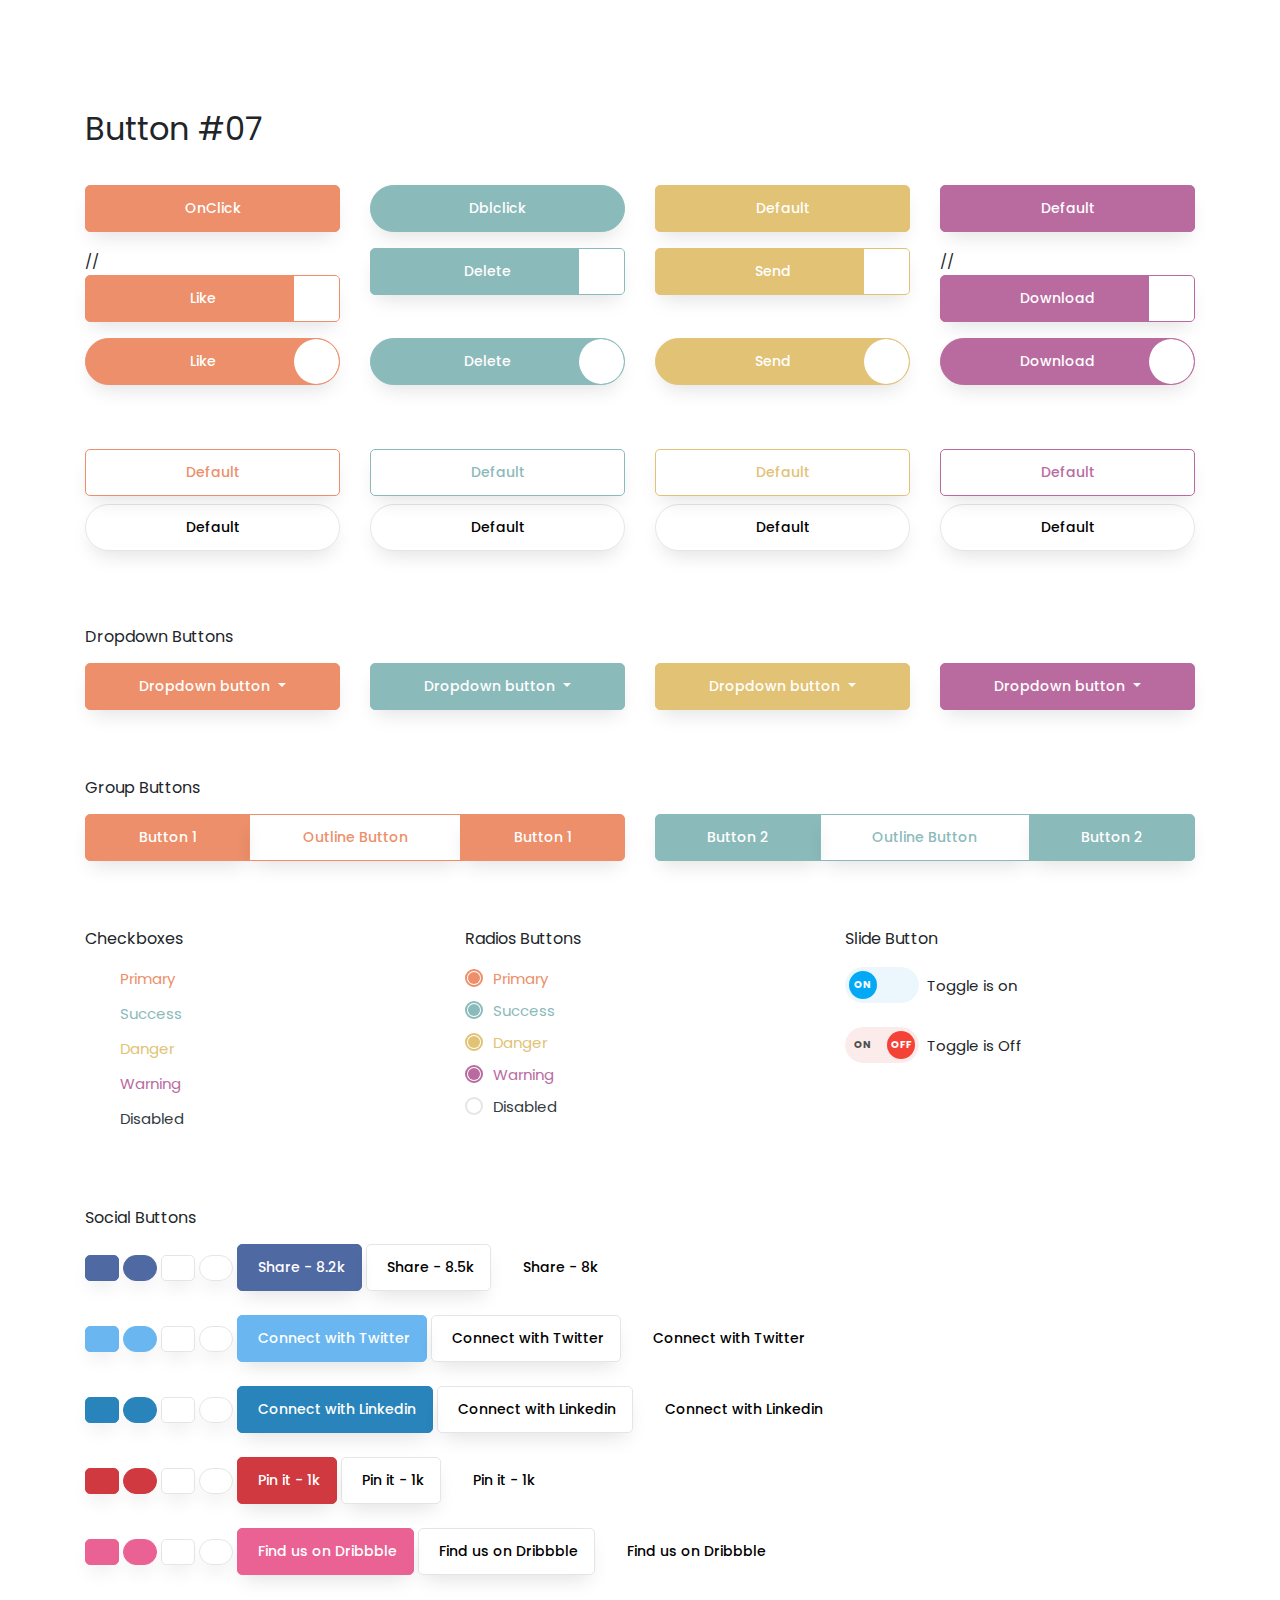
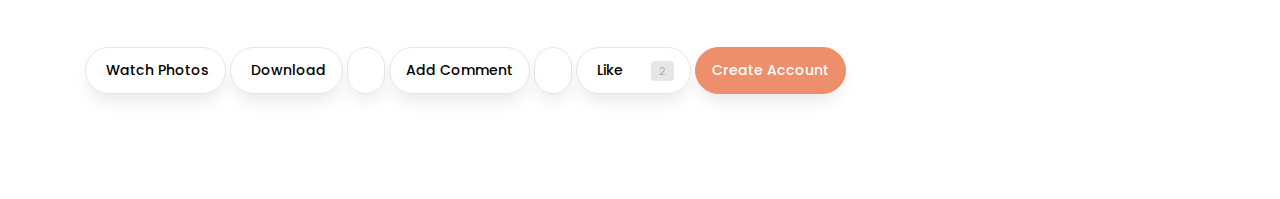
==== index.html @ bc6768ad "Please" ====
<!DOCTYPE html>
<html lang="en">
<head>
<title>Button 07</title>
<meta charset="utf-8">
<meta name="viewport" content="width=device-width, initial-scale=1, shrink-to-fit=no">
<link href="https://fonts.googleapis.com/css?family=Poppins:300,400,500,600,700,800,900" rel="stylesheet">
<link rel="stylesheet" href="style.css">
</head>
<body>
<section class="ftco-section" id="buttons">
<div class="container">
<div class="row mb-4">
<div class="col-md-12">
<h2 class="heading-section"> Button #07</h2>
</div>
</div>
<div class="row mb-5">
<div class="col-md-12 mb-3">
<div class="row">
<div class="col-md-3">
<button id="click" type="button" class="btn mb-2 mb-md-0 btn-primary btn-block">OnClick
</button>
</div>
<div class="col-md-3">
<button id='dblclick' type="button" class="btn mb-2 mb-md-0 btn-secondary btn-block btn-round">Dblclick
</button>
</div>
<div class="col-md-3">
<button id="onmouseover" type="button" class="btn mb-2 mb-md-0 btn-tertiary btn-block">Default
</button>
</div>
<div class="col-md-3">
<button id="onmouseup" type="button" class="btn mb-2 mb-md-0 btn-quarternary btn-block">Default
</button>
</div>
</div>
</div>
<div class="col-md-12 mb-3">
<div class="row">
<div class="col-md-3">
//<button type="button" class="btn mb-2 mb-md-0 btn-primary btn-block"><span>Like</span>
<div class="icon d-flex align-items-center justify-content-center">
<i class="ion-ios-heart"></i>
</div>
</button>
</div>
<div class="col-md-3">
<button type="button" class="btn mb-2 mb-md-0 btn-secondary btn-block"><span>Delete</span>
<div class="icon d-flex align-items-center justify-content-center">
<i class="ion-ios-trash"></i>
</div>
</button>
</div>
<div class="col-md-3">
<button type="button" class="btn mb-2 mb-md-0 btn-tertiary btn-block"><span>Send</span>
<div class="icon d-flex align-items-center justify-content-center">
<i class="ion-ios-paper-plane"></i>
</div>
</button>
</div>
<div class="col-md-3">
//<button type="button" class="btn mb-2 mb-md-0 btn-quarternary btn-block"><span>Download</span>
<div class="icon d-flex align-items-center justify-content-center">
<i class="ion-ios-cloud-download"></i>
</div>
</button>
</div>
</div>
</div>
<div class="col-md-12 mb-3">
<div class="row">
<div class="col-md-3">
<button type="button" class="btn mb-2 mb-md-0 btn-primary btn-block btn-round"><span>Like</span>
<div class="icon icon-round d-flex align-items-center justify-content-center">
<i class="ion-ios-heart"></i>
</div>
</button>
</div>
<div class="col-md-3">
<button type="button" class="btn mb-2 mb-md-0 btn-secondary btn-block btn-round"><span>Delete</span>
<div class="icon icon-round d-flex align-items-center justify-content-center">
<i class="ion-ios-trash"></i>
</div>
</button>
</div>
<div class="col-md-3">
<button type="button" class="btn mb-2 mb-md-0 btn-tertiary btn-block btn-round"><span>Send</span>
<div class="icon icon-round d-flex align-items-center justify-content-center">
<i class="ion-ios-paper-plane"></i>
</div>
</button>
</div>
<div class="col-md-3">
<button type="button" class="btn mb-2 mb-md-0 btn-quarternary btn-block btn-round"><span>Download</span>
<div class="icon icon-round d-flex align-items-center justify-content-center">
<i class="ion-ios-cloud-download"></i>
</div>
</button>
</div>
</div>
</div>
</div>
<div class="row mb-5">
<div class="col-md-12 mb-2">
<div class="row">
<div class="col-md-3">
<button type="button" class="btn mb-2 mb-md-0 btn-outline-primary btn-block">Default</button>
</div>
<div class="col-md-3">
<button type="button" class="btn mb-2 mb-md-0 btn-outline-secondary btn-block">Default</button>
</div>
<div class="col-md-3">
<button type="button" class="btn mb-2 mb-md-0 btn-outline-tertiary btn-block">Default</button>
</div>
<div class="col-md-3">
<button type="button" class="btn mb-2 mb-md-0 btn-outline-quarternary btn-block">Default</button>
</div>
</div>
</div>
<div class="col-md-12 mb-2">
<div class="row">
<div class="col-md-3">
<button type="button" class="btn mb-2 mb-md-0 btn-round btn-outline btn-block">Default</button>
</div>
<div class="col-md-3">
<button type="button" class="btn mb-2 mb-md-0 btn-round btn-outline btn-block">Default</button>
</div>
<div class="col-md-3">
<button type="button" class="btn mb-2 mb-md-0 btn-round btn-outline btn-block">Default</button>
</div>
<div class="col-md-3">
<button type="button" class="btn mb-2 mb-md-0 btn-round btn-outline btn-block">Default</button>
</div>
</div>
</div>
</div>
<div class="row mb-5">
<div class="col-md-12">
<h2 class="heading-section">
<small>Dropdown Buttons</small>
</h2>
<div class="row">
<div class="col-md-3">
<div class="dropdown d-block">
<button class="btn mb-2 mb-md-0 btn-primary btn-block dropdown-toggle" type="button" id="dropdownMenuButton" data-toggle="dropdown" aria-haspopup="true" aria-expanded="false">
Dropdown button
</button>
<div class="dropdown-menu dropdown-menu-left" aria-labelledby="dropdownMenuButton">
<a class="dropdown-item" href="#">Action</a>
<a class="dropdown-item" href="#">Another action</a>
<a class="dropdown-item" href="#">Something else here</a>
</div>
</div>
</div>
<div class="col-md-3">
<div class="dropdown d-block">
<button class="btn mb-2 mb-md-0 btn-secondary btn-block dropdown-toggle" type="button" id="dropdownMenuButton2" data-toggle="dropdown" aria-haspopup="true" aria-expanded="false">
Dropdown button
</button>
<div class="dropdown-menu dropdown-menu-left" aria-labelledby="dropdownMenuButton2">
<a class="dropdown-item" href="#">Action</a>
<a class="dropdown-item" href="#">Another action</a>
<a class="dropdown-item" href="#">Something else here</a>
</div>
</div>
</div>
<div class="col-md-3">
<div class="dropdown d-block">
<button class="btn mb-2 mb-md-0 btn-tertiary btn-block dropdown-toggle" type="button" id="dropdownMenuButton3" data-toggle="dropdown" aria-haspopup="true" aria-expanded="false">
Dropdown button
</button>
<div class="dropdown-menu dropdown-menu-left" aria-labelledby="dropdownMenuButton3">
<a class="dropdown-item" href="#">Action</a>
<a class="dropdown-item" href="#">Another action</a>
<a class="dropdown-item" href="#">Something else here</a>
</div>
</div>
</div>
<div class="col-md-3">
<div class="dropdown d-block">
<button class="btn mb-2 mb-md-0 btn-quarternary btn-block dropdown-toggle" type="button" id="dropdownMenuButton4" data-toggle="dropdown" aria-haspopup="true" aria-expanded="false">
Dropdown button
</button>
<div class="dropdown-menu dropdown-menu-left" aria-labelledby="dropdownMenuButton4">
<a class="dropdown-item" href="#">Action</a>
<a class="dropdown-item" href="#">Another action</a>
<a class="dropdown-item" href="#">Something else here</a>
</div>
</div>
</div>
</div>
</div>
</div>
<div class="row mb-5">
<div class="col-md-12">
<h2 class="heading-section">
<small>Group Buttons</small>
</h2>
<div class="row">
<div class="col-md-6">
<div class="btn-group mb-2 mb-md-0 btn-block">
<button type="button" class="btn btn-primary">Button 1</button>
<button type="button" class="btn btn-outline-primary">Outline Button</button>
<button type="button" class="btn btn-primary">Button 1</button>
</div>
</div>
<div class="col-md-6">
<div class="btn-group mb-2 mb-md-0 btn-block">
<button type="button" class="btn btn-secondary">Button 2</button>
<button type="button" class="btn btn-outline-secondary">Outline Button</button>
<button type="button" class="btn btn-secondary">Button 2</button>
</div>
</div>
</div>
</div>
</div>
<div class="row mb-5">
<div class="col-md-4">
<h2 class="heading-section">
<small>Checkboxes</small>
</h2>
<div class="checkbox-wrap w-100">
<div class="checkbox checkbox-primary">
<label><input class="styled" type="checkbox" checked><span>Primary</span></label>
</div>
<div class="checkbox checkbox-secondary">
<label><input class="styled" type="checkbox" checked><span>Success</span></label>
</div>
<div class="checkbox checkbox-tertiary">
<label><input class="styled" type="checkbox" checked><span>Danger</span></label>
</div>
<div class="checkbox checkbox-quarternary">
<label><input class="styled" type="checkbox" checked><span>Warning</span></label>
</div>
<div class="checkbox checkbox-dark">
<label><input class="styled" type="checkbox" checked disabled><span>Disabled</span></label>
</div>
</div>
</div>
<div class="col-md-4">
<h2 class="heading-section">
<small>Radios Buttons</small>
</h2>
<div class="radio radio-primary">
<input type="radio" name="radio1" id="radio1" value="option1" checked>
<label for="radio1"><span>Primary</span></label>
</div>
<div class="radio radio-secondary">
<input type="radio" name="radio2" id="radio2" value="option2" checked>
<label for="radio2"><span>Success</span></label>
</div>
<div class="radio radio-tertiary">
<input type="radio" name="radio3" id="radio3" value="option3" checked>
<label for="radio3"><span>Danger</span></label>
</div>
<div class="radio radio-quarternary">
<input type="radio" name="radio4" id="radio4" value="option4" checked>
<label for="radio4"><span>Warning</span></label>
</div>
<div class="radio radio-dark">
<input type="radio" name="radio6" id="radio6" value="option6" disabled>
<label for="radio6"><span>Disabled</span></label>
</div>
</div>
<div class="col-md-4">
<h2 class="heading-section">
<small>Slide Button</small>
</h2>
<div class="slide-button">
<div class="toggle-button-cover">
<div class="button-cover d-flex align-items-center">
<div class="button r" id="button-1">
<input type="checkbox" class="checkbox">
<div class="knobs"></div>
<div class="layer"></div>
</div>
<div class="ml-2"><span class="ios-switch-control-description">Toggle is on</span></div>
</div>
</div>
<div class="toggle-button-cover">
<div class="button-cover d-flex align-items-center">
<div class="button r" id="button-10">
<input type="checkbox" class="checkbox" checked>
<div class="knobs">
<span>ON</span>
</div>
<div class="layer"></div>
</div>
<div class="ml-2"><span class="ios-switch-control-description">Toggle is Off</span></div>
</div>
</div>
</div>
</div>
</div>
<div class="row mb-5">
<div class="col-md-12">
<h2 class="heading-section">
<small>Social Buttons</small>
</h2>
</div>
<div class="col-md-12 mb-4">
<button type="button" class="btn mb-2 mb-md-0 btn-fb">
<i class="ion-logo-facebook"></i>
</button>
<button type="button" class="btn mb-2 mb-md-0 btn-round btn-fb">
<i class="ion-logo-facebook"></i>
</button>
<button type="button" class="btn mb-2 mb-md-0 btn-outline">
<i class="ion-logo-facebook"></i>
</button>
<button type="button" class="btn mb-2 mb-md-0 btn-outline btn-round">
<i class="ion-logo-facebook"></i>
</button>
<button type="button" class="btn mb-2 mb-md-0 btn-fb">
<i class="ion-logo-facebook mr-1"></i> Share - 8.2k
</button>
<button type="button" class="btn mb-2 mb-md-0 btn-outline">
<i class="ion-logo-facebook mr-1"></i> Share - 8.5k
</button>
<button type="button" class="btn mb-2 mb-md-0 btn-link ml-2">
<i class="ion-logo-facebook mr-1"></i> Share - 8k
</button>
</div>
<div class="col-md-12 mb-4">
<button type="button" class="btn mb-2 mb-md-0 btn-twitter">
<i class="ion-logo-twitter"></i>
</button>
<button type="button" class="btn mb-2 mb-md-0 btn-round btn-twitter">
<i class="ion-logo-twitter"></i>
</button>
<button type="button" class="btn mb-2 mb-md-0 btn-outline">
<i class="ion-logo-twitter"></i>
</button>
<button type="button" class="btn mb-2 mb-md-0 btn-outline btn-round">
<i class="ion-logo-twitter"></i>
</button>
<button type="button" class="btn mb-2 mb-md-0 btn-twitter">
<i class="ion-logo-twitter mr-1"></i> Connect with Twitter
</button>
<button type="button" class="btn mb-2 mb-md-0 btn-outline">
<i class="ion-logo-twitter mr-1"></i> Connect with Twitter
</button>
<button type="button" class="btn mb-2 mb-md-0 btn-link ml-2">
<i class="ion-logo-twitter mr-1"></i> Connect with Twitter
</button>
</div>
<div class="col-md-12 mb-4">
<button type="button" class="btn mb-2 mb-md-0 btn-linkedin">
<i class="ion-logo-linkedin"></i>
</button>
<button type="button" class="btn mb-2 mb-md-0 btn-round btn-linkedin">
<i class="ion-logo-linkedin"></i>
</button>
<button type="button" class="btn mb-2 mb-md-0 btn-outline">
<i class="ion-logo-linkedin"></i>
</button>
<button type="button" class="btn mb-2 mb-md-0 btn-outline btn-round">
<i class="ion-logo-linkedin"></i>
</button>
<button type="button" class="btn mb-2 mb-md-0 btn-linkedin">
<i class="ion-logo-linkedin mr-1"></i> Connect with Linkedin
</button>
<button type="button" class="btn mb-2 mb-md-0 btn-outline">
<i class="ion-logo-linkedin mr-1"></i> Connect with Linkedin
</button>
<button type="button" class="btn mb-2 mb-md-0 btn-link ml-2">
<i class="ion-logo-linkedin mr-1"></i> Connect with Linkedin
</button>
</div>
<div class="col-md-12 mb-4">
<button type="button" class="btn mb-2 mb-md-0 btn-pinterest">
<i class="ion-logo-pinterest"></i>
</button>
<button type="button" class="btn mb-2 mb-md-0 btn-round btn-pinterest">
<i class="ion-logo-pinterest"></i>
</button>
<button type="button" class="btn mb-2 mb-md-0 btn-outline">
<i class="ion-logo-pinterest"></i>
</button>
<button type="button" class="btn mb-2 mb-md-0 btn-outline btn-round">
<i class="ion-logo-pinterest"></i>
</button>
<button type="button" class="btn mb-2 mb-md-0 btn-pinterest">
<i class="ion-logo-pinterest mr-1"></i> Pin it - 1k
</button>
<button type="button" class="btn mb-2 mb-md-0 btn-outline">
<i class="ion-logo-pinterest mr-1"></i> Pin it - 1k
</button>
<button type="button" class="btn mb-2 mb-md-0 btn-link ml-2">
<i class="ion-logo-pinterest mr-1"></i> Pin it - 1k
</button>
</div>
<div class="col-md-12 mb-4">
<button type="button" class="btn mb-2 mb-md-0 btn-dribbble">
<i class="ion-logo-dribbble"></i>
</button>
<button type="button" class="btn mb-2 mb-md-0 btn-round btn-dribbble">
<i class="ion-logo-dribbble"></i>
</button>
<button type="button" class="btn mb-2 mb-md-0 btn-outline">
<i class="ion-logo-dribbble"></i>
</button>
<button type="button" class="btn mb-2 mb-md-0 btn-outline btn-round">
<i class="ion-logo-dribbble"></i>
</button>
<button type="button" class="btn mb-2 mb-md-0 btn-dribbble">
<i class="ion-logo-dribbble mr-1"></i> Find us on Dribbble
</button>
<button type="button" class="btn mb-2 mb-md-0 btn-outline">
<i class="ion-logo-dribbble mr-1"></i> Find us on Dribbble
</button>
<button type="button" class="btn mb-2 mb-md-0 btn-link ml-2">
<i class="ion-logo-dribbble mr-1"></i> Find us on Dribbble
</button>
</div>
</div>
<div class="row">
<div class="col-md-12">
<button type="button" class="btn mb-2 mb-md-0 btn-round btn-outline">
<i class="ion-ios-images mr-1"></i>
Watch Photos
</button>
<button type="button" class="btn mb-2 mb-md-0 btn-round btn-outline">
<i class="ion-ios-download mr-1"></i>
Download
</button>
<button type="button" class="btn mb-2 mb-md-0 btn-round btn-outline">
<i class="ion-ios-download mr-1"></i>
</button>
<button type="button" class="btn mb-2 mb-md-0 btn-round btn-outline">
Add Comment
</button>
<button type="button" class="btn mb-2 mb-md-0 btn-round btn-outline">
<i class="ion-ios-chatboxes mr-1"></i>
</button>
<button type="button" class="btn mb-2 mb-md-0 btn-round btn-outline">
<i class="ion-ios-heart mr-1"></i>
Like
<small class="ml-4 rounded">2</small>
</button>
<button type="button" class="btn mb-2 mb-md-0 btn-round btn-primary">
Create Account
</button>
</div>
</div>
</div>
</section>
<script src="js/clickEvent.js"></script>
<script src="https://cdn.jsdelivr.net/npm/@popperjs/core@2.11.8/dist/umd/popper.min.js" integrity="sha384-I7E8VVD/ismYTF4hNIPjVp/Zjvgyol6VFvRkX/vR+Vc4jQkC+hVqc2pM8ODewa9r" crossorigin="anonymous"></script>
<script src="https://cdn.jsdelivr.net/npm/bootstrap@5.3.2/dist/js/bootstrap.min.js" integrity="sha384-BBtl+eGJRgqQAUMxJ7pMwbEyER4l1g+O15P+16Ep7Q9Q+zqX6gSbd85u4mG4QzX+" crossorigin="anonymous"></script>

</body>
</html>
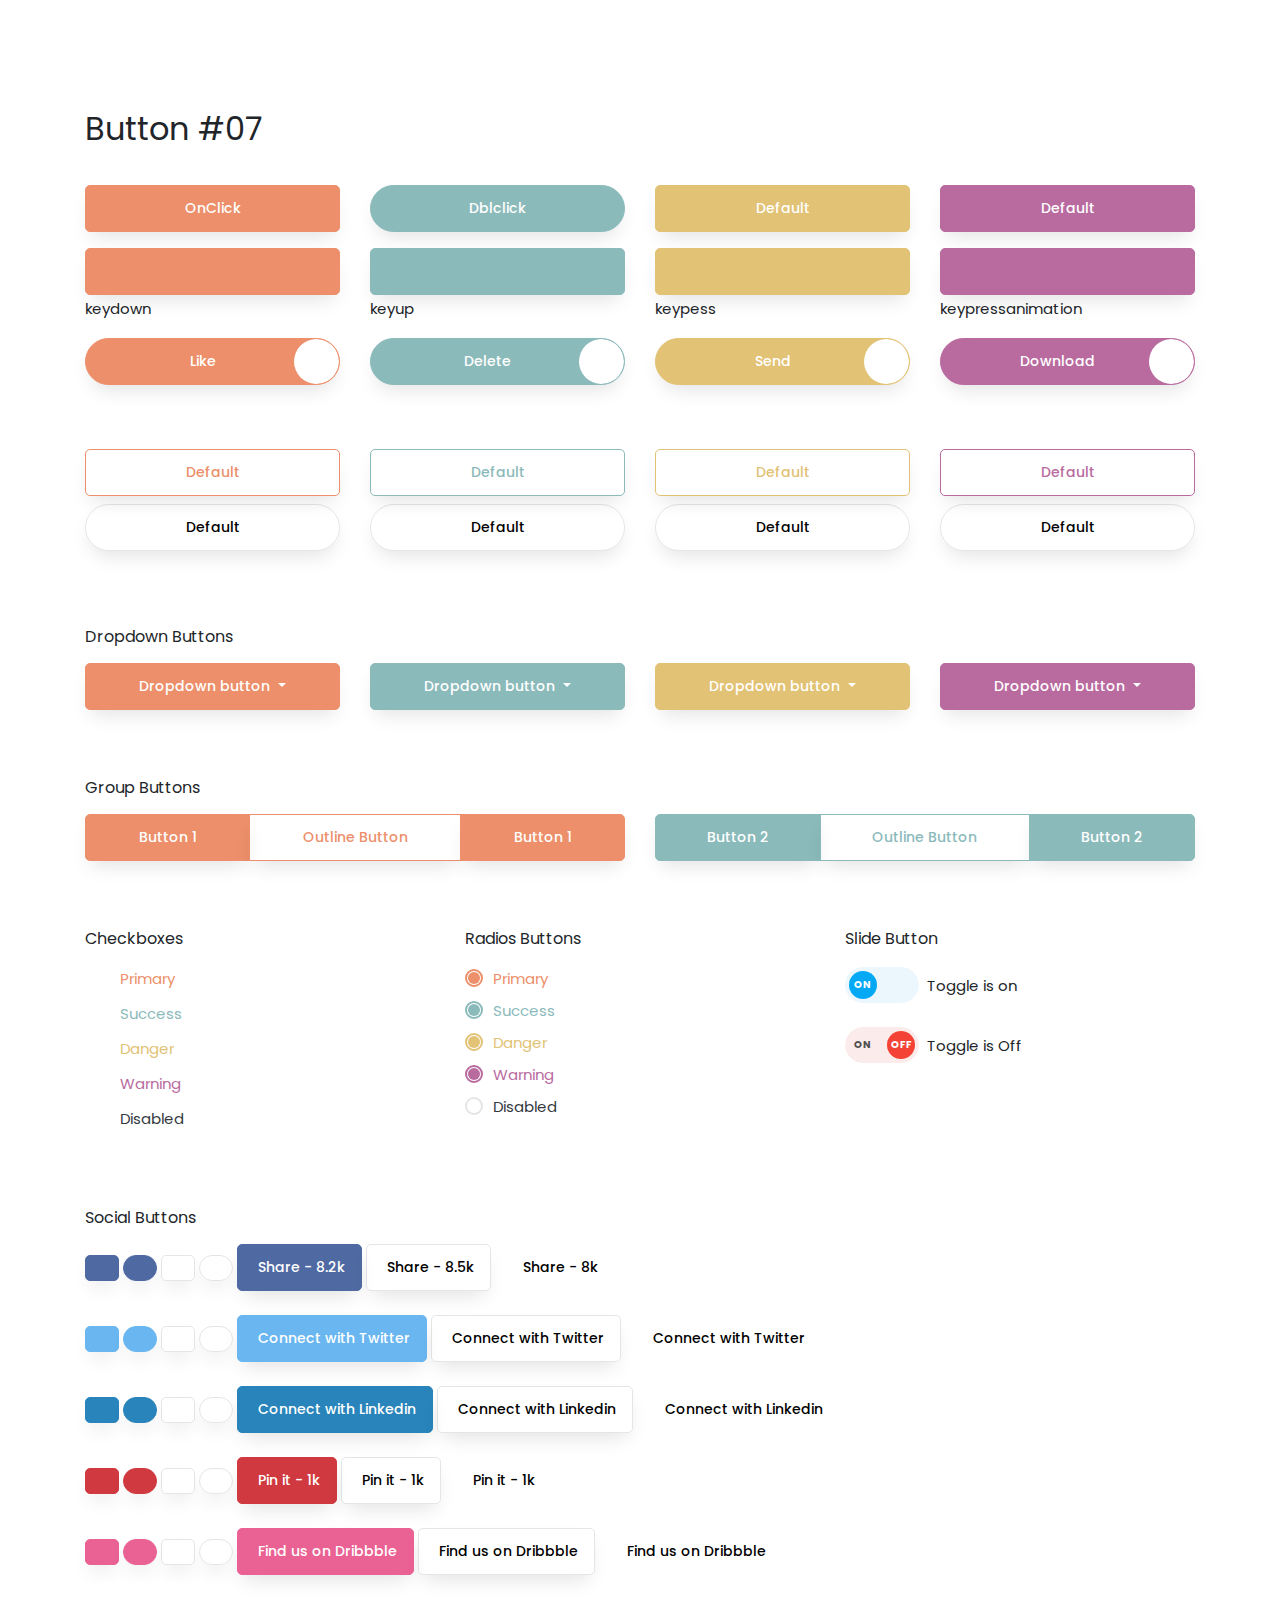
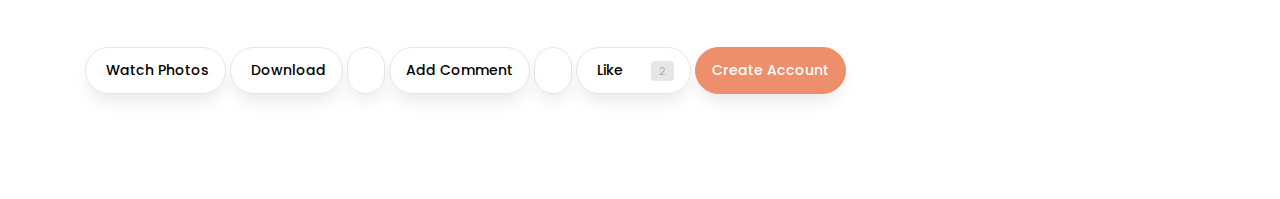
==== commit 0b5d3cec: "hhehu" ====
--- a/index.html
+++ b/index.html
@@ -39,32 +39,32 @@
 <div class="col-md-12 mb-3">
 <div class="row">
 <div class="col-md-3">
-//<button type="button" class="btn mb-2 mb-md-0 btn-primary btn-block"><span>Like</span>
+<input id="text1" type="text" class="btn mb-2 mb-md-0 btn-primary btn-block"><span>keydown</span>
 <div class="icon d-flex align-items-center justify-content-center">
 <i class="ion-ios-heart"></i>
 </div>
-</button>
-</div>
-<div class="col-md-3">
-<button type="button" class="btn mb-2 mb-md-0 btn-secondary btn-block"><span>Delete</span>
+</input>
+</div>
+<div class="col-md-3">
+<input id='text2' type="text" class="btn mb-2 mb-md-0 btn-secondary btn-block"><span>keyup</span>
 <div class="icon d-flex align-items-center justify-content-center">
 <i class="ion-ios-trash"></i>
 </div>
-</button>
-</div>
-<div class="col-md-3">
-<button type="button" class="btn mb-2 mb-md-0 btn-tertiary btn-block"><span>Send</span>
+</input>
+</div>
+<div class="col-md-3">
+<input id="text3" type="text" class="btn mb-2 mb-md-0 btn-tertiary btn-block"><span>keypess</span>
 <div class="icon d-flex align-items-center justify-content-center">
 <i class="ion-ios-paper-plane"></i>
 </div>
-</button>
-</div>
-<div class="col-md-3">
-//<button type="button" class="btn mb-2 mb-md-0 btn-quarternary btn-block"><span>Download</span>
+</input>
+</div>
+<div class="col-md-3">
+<input id="text4" type="text" class="btn mb-2 mb-md-0 btn-quarternary btn-block"><span>keypressanimation</span>
 <div class="icon d-flex align-items-center justify-content-center">
 <i class="ion-ios-cloud-download"></i>
 </div>
-</button>
+</input>
 </div>
 </div>
 </div>
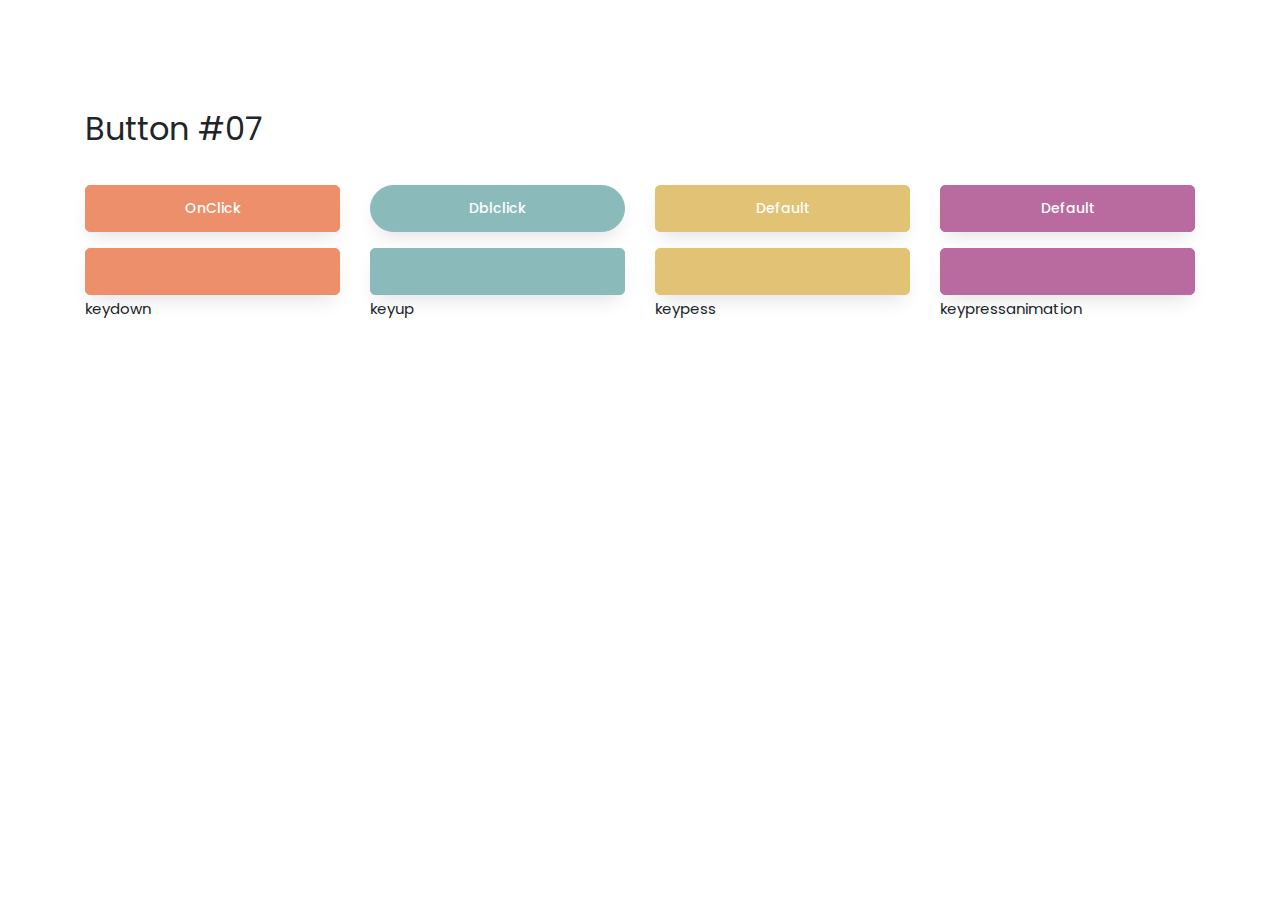
==== commit 170a4152: "dddddd" ====
--- a/index.html
+++ b/index.html
@@ -68,381 +68,7 @@
 </div>
 </div>
 </div>
-<div class="col-md-12 mb-3">
-<div class="row">
-<div class="col-md-3">
-<button type="button" class="btn mb-2 mb-md-0 btn-primary btn-block btn-round"><span>Like</span>
-<div class="icon icon-round d-flex align-items-center justify-content-center">
-<i class="ion-ios-heart"></i>
-</div>
-</button>
-</div>
-<div class="col-md-3">
-<button type="button" class="btn mb-2 mb-md-0 btn-secondary btn-block btn-round"><span>Delete</span>
-<div class="icon icon-round d-flex align-items-center justify-content-center">
-<i class="ion-ios-trash"></i>
-</div>
-</button>
-</div>
-<div class="col-md-3">
-<button type="button" class="btn mb-2 mb-md-0 btn-tertiary btn-block btn-round"><span>Send</span>
-<div class="icon icon-round d-flex align-items-center justify-content-center">
-<i class="ion-ios-paper-plane"></i>
-</div>
-</button>
-</div>
-<div class="col-md-3">
-<button type="button" class="btn mb-2 mb-md-0 btn-quarternary btn-block btn-round"><span>Download</span>
-<div class="icon icon-round d-flex align-items-center justify-content-center">
-<i class="ion-ios-cloud-download"></i>
-</div>
-</button>
-</div>
-</div>
-</div>
-</div>
-<div class="row mb-5">
-<div class="col-md-12 mb-2">
-<div class="row">
-<div class="col-md-3">
-<button type="button" class="btn mb-2 mb-md-0 btn-outline-primary btn-block">Default</button>
-</div>
-<div class="col-md-3">
-<button type="button" class="btn mb-2 mb-md-0 btn-outline-secondary btn-block">Default</button>
-</div>
-<div class="col-md-3">
-<button type="button" class="btn mb-2 mb-md-0 btn-outline-tertiary btn-block">Default</button>
-</div>
-<div class="col-md-3">
-<button type="button" class="btn mb-2 mb-md-0 btn-outline-quarternary btn-block">Default</button>
-</div>
-</div>
-</div>
-<div class="col-md-12 mb-2">
-<div class="row">
-<div class="col-md-3">
-<button type="button" class="btn mb-2 mb-md-0 btn-round btn-outline btn-block">Default</button>
-</div>
-<div class="col-md-3">
-<button type="button" class="btn mb-2 mb-md-0 btn-round btn-outline btn-block">Default</button>
-</div>
-<div class="col-md-3">
-<button type="button" class="btn mb-2 mb-md-0 btn-round btn-outline btn-block">Default</button>
-</div>
-<div class="col-md-3">
-<button type="button" class="btn mb-2 mb-md-0 btn-round btn-outline btn-block">Default</button>
-</div>
-</div>
-</div>
-</div>
-<div class="row mb-5">
-<div class="col-md-12">
-<h2 class="heading-section">
-<small>Dropdown Buttons</small>
-</h2>
-<div class="row">
-<div class="col-md-3">
-<div class="dropdown d-block">
-<button class="btn mb-2 mb-md-0 btn-primary btn-block dropdown-toggle" type="button" id="dropdownMenuButton" data-toggle="dropdown" aria-haspopup="true" aria-expanded="false">
-Dropdown button
-</button>
-<div class="dropdown-menu dropdown-menu-left" aria-labelledby="dropdownMenuButton">
-<a class="dropdown-item" href="#">Action</a>
-<a class="dropdown-item" href="#">Another action</a>
-<a class="dropdown-item" href="#">Something else here</a>
-</div>
-</div>
-</div>
-<div class="col-md-3">
-<div class="dropdown d-block">
-<button class="btn mb-2 mb-md-0 btn-secondary btn-block dropdown-toggle" type="button" id="dropdownMenuButton2" data-toggle="dropdown" aria-haspopup="true" aria-expanded="false">
-Dropdown button
-</button>
-<div class="dropdown-menu dropdown-menu-left" aria-labelledby="dropdownMenuButton2">
-<a class="dropdown-item" href="#">Action</a>
-<a class="dropdown-item" href="#">Another action</a>
-<a class="dropdown-item" href="#">Something else here</a>
-</div>
-</div>
-</div>
-<div class="col-md-3">
-<div class="dropdown d-block">
-<button class="btn mb-2 mb-md-0 btn-tertiary btn-block dropdown-toggle" type="button" id="dropdownMenuButton3" data-toggle="dropdown" aria-haspopup="true" aria-expanded="false">
-Dropdown button
-</button>
-<div class="dropdown-menu dropdown-menu-left" aria-labelledby="dropdownMenuButton3">
-<a class="dropdown-item" href="#">Action</a>
-<a class="dropdown-item" href="#">Another action</a>
-<a class="dropdown-item" href="#">Something else here</a>
-</div>
-</div>
-</div>
-<div class="col-md-3">
-<div class="dropdown d-block">
-<button class="btn mb-2 mb-md-0 btn-quarternary btn-block dropdown-toggle" type="button" id="dropdownMenuButton4" data-toggle="dropdown" aria-haspopup="true" aria-expanded="false">
-Dropdown button
-</button>
-<div class="dropdown-menu dropdown-menu-left" aria-labelledby="dropdownMenuButton4">
-<a class="dropdown-item" href="#">Action</a>
-<a class="dropdown-item" href="#">Another action</a>
-<a class="dropdown-item" href="#">Something else here</a>
-</div>
-</div>
-</div>
-</div>
-</div>
-</div>
-<div class="row mb-5">
-<div class="col-md-12">
-<h2 class="heading-section">
-<small>Group Buttons</small>
-</h2>
-<div class="row">
-<div class="col-md-6">
-<div class="btn-group mb-2 mb-md-0 btn-block">
-<button type="button" class="btn btn-primary">Button 1</button>
-<button type="button" class="btn btn-outline-primary">Outline Button</button>
-<button type="button" class="btn btn-primary">Button 1</button>
-</div>
-</div>
-<div class="col-md-6">
-<div class="btn-group mb-2 mb-md-0 btn-block">
-<button type="button" class="btn btn-secondary">Button 2</button>
-<button type="button" class="btn btn-outline-secondary">Outline Button</button>
-<button type="button" class="btn btn-secondary">Button 2</button>
-</div>
-</div>
-</div>
-</div>
-</div>
-<div class="row mb-5">
-<div class="col-md-4">
-<h2 class="heading-section">
-<small>Checkboxes</small>
-</h2>
-<div class="checkbox-wrap w-100">
-<div class="checkbox checkbox-primary">
-<label><input class="styled" type="checkbox" checked><span>Primary</span></label>
-</div>
-<div class="checkbox checkbox-secondary">
-<label><input class="styled" type="checkbox" checked><span>Success</span></label>
-</div>
-<div class="checkbox checkbox-tertiary">
-<label><input class="styled" type="checkbox" checked><span>Danger</span></label>
-</div>
-<div class="checkbox checkbox-quarternary">
-<label><input class="styled" type="checkbox" checked><span>Warning</span></label>
-</div>
-<div class="checkbox checkbox-dark">
-<label><input class="styled" type="checkbox" checked disabled><span>Disabled</span></label>
-</div>
-</div>
-</div>
-<div class="col-md-4">
-<h2 class="heading-section">
-<small>Radios Buttons</small>
-</h2>
-<div class="radio radio-primary">
-<input type="radio" name="radio1" id="radio1" value="option1" checked>
-<label for="radio1"><span>Primary</span></label>
-</div>
-<div class="radio radio-secondary">
-<input type="radio" name="radio2" id="radio2" value="option2" checked>
-<label for="radio2"><span>Success</span></label>
-</div>
-<div class="radio radio-tertiary">
-<input type="radio" name="radio3" id="radio3" value="option3" checked>
-<label for="radio3"><span>Danger</span></label>
-</div>
-<div class="radio radio-quarternary">
-<input type="radio" name="radio4" id="radio4" value="option4" checked>
-<label for="radio4"><span>Warning</span></label>
-</div>
-<div class="radio radio-dark">
-<input type="radio" name="radio6" id="radio6" value="option6" disabled>
-<label for="radio6"><span>Disabled</span></label>
-</div>
-</div>
-<div class="col-md-4">
-<h2 class="heading-section">
-<small>Slide Button</small>
-</h2>
-<div class="slide-button">
-<div class="toggle-button-cover">
-<div class="button-cover d-flex align-items-center">
-<div class="button r" id="button-1">
-<input type="checkbox" class="checkbox">
-<div class="knobs"></div>
-<div class="layer"></div>
-</div>
-<div class="ml-2"><span class="ios-switch-control-description">Toggle is on</span></div>
-</div>
-</div>
-<div class="toggle-button-cover">
-<div class="button-cover d-flex align-items-center">
-<div class="button r" id="button-10">
-<input type="checkbox" class="checkbox" checked>
-<div class="knobs">
-<span>ON</span>
-</div>
-<div class="layer"></div>
-</div>
-<div class="ml-2"><span class="ios-switch-control-description">Toggle is Off</span></div>
-</div>
-</div>
-</div>
-</div>
-</div>
-<div class="row mb-5">
-<div class="col-md-12">
-<h2 class="heading-section">
-<small>Social Buttons</small>
-</h2>
-</div>
-<div class="col-md-12 mb-4">
-<button type="button" class="btn mb-2 mb-md-0 btn-fb">
-<i class="ion-logo-facebook"></i>
-</button>
-<button type="button" class="btn mb-2 mb-md-0 btn-round btn-fb">
-<i class="ion-logo-facebook"></i>
-</button>
-<button type="button" class="btn mb-2 mb-md-0 btn-outline">
-<i class="ion-logo-facebook"></i>
-</button>
-<button type="button" class="btn mb-2 mb-md-0 btn-outline btn-round">
-<i class="ion-logo-facebook"></i>
-</button>
-<button type="button" class="btn mb-2 mb-md-0 btn-fb">
-<i class="ion-logo-facebook mr-1"></i> Share - 8.2k
-</button>
-<button type="button" class="btn mb-2 mb-md-0 btn-outline">
-<i class="ion-logo-facebook mr-1"></i> Share - 8.5k
-</button>
-<button type="button" class="btn mb-2 mb-md-0 btn-link ml-2">
-<i class="ion-logo-facebook mr-1"></i> Share - 8k
-</button>
-</div>
-<div class="col-md-12 mb-4">
-<button type="button" class="btn mb-2 mb-md-0 btn-twitter">
-<i class="ion-logo-twitter"></i>
-</button>
-<button type="button" class="btn mb-2 mb-md-0 btn-round btn-twitter">
-<i class="ion-logo-twitter"></i>
-</button>
-<button type="button" class="btn mb-2 mb-md-0 btn-outline">
-<i class="ion-logo-twitter"></i>
-</button>
-<button type="button" class="btn mb-2 mb-md-0 btn-outline btn-round">
-<i class="ion-logo-twitter"></i>
-</button>
-<button type="button" class="btn mb-2 mb-md-0 btn-twitter">
-<i class="ion-logo-twitter mr-1"></i> Connect with Twitter
-</button>
-<button type="button" class="btn mb-2 mb-md-0 btn-outline">
-<i class="ion-logo-twitter mr-1"></i> Connect with Twitter
-</button>
-<button type="button" class="btn mb-2 mb-md-0 btn-link ml-2">
-<i class="ion-logo-twitter mr-1"></i> Connect with Twitter
-</button>
-</div>
-<div class="col-md-12 mb-4">
-<button type="button" class="btn mb-2 mb-md-0 btn-linkedin">
-<i class="ion-logo-linkedin"></i>
-</button>
-<button type="button" class="btn mb-2 mb-md-0 btn-round btn-linkedin">
-<i class="ion-logo-linkedin"></i>
-</button>
-<button type="button" class="btn mb-2 mb-md-0 btn-outline">
-<i class="ion-logo-linkedin"></i>
-</button>
-<button type="button" class="btn mb-2 mb-md-0 btn-outline btn-round">
-<i class="ion-logo-linkedin"></i>
-</button>
-<button type="button" class="btn mb-2 mb-md-0 btn-linkedin">
-<i class="ion-logo-linkedin mr-1"></i> Connect with Linkedin
-</button>
-<button type="button" class="btn mb-2 mb-md-0 btn-outline">
-<i class="ion-logo-linkedin mr-1"></i> Connect with Linkedin
-</button>
-<button type="button" class="btn mb-2 mb-md-0 btn-link ml-2">
-<i class="ion-logo-linkedin mr-1"></i> Connect with Linkedin
-</button>
-</div>
-<div class="col-md-12 mb-4">
-<button type="button" class="btn mb-2 mb-md-0 btn-pinterest">
-<i class="ion-logo-pinterest"></i>
-</button>
-<button type="button" class="btn mb-2 mb-md-0 btn-round btn-pinterest">
-<i class="ion-logo-pinterest"></i>
-</button>
-<button type="button" class="btn mb-2 mb-md-0 btn-outline">
-<i class="ion-logo-pinterest"></i>
-</button>
-<button type="button" class="btn mb-2 mb-md-0 btn-outline btn-round">
-<i class="ion-logo-pinterest"></i>
-</button>
-<button type="button" class="btn mb-2 mb-md-0 btn-pinterest">
-<i class="ion-logo-pinterest mr-1"></i> Pin it - 1k
-</button>
-<button type="button" class="btn mb-2 mb-md-0 btn-outline">
-<i class="ion-logo-pinterest mr-1"></i> Pin it - 1k
-</button>
-<button type="button" class="btn mb-2 mb-md-0 btn-link ml-2">
-<i class="ion-logo-pinterest mr-1"></i> Pin it - 1k
-</button>
-</div>
-<div class="col-md-12 mb-4">
-<button type="button" class="btn mb-2 mb-md-0 btn-dribbble">
-<i class="ion-logo-dribbble"></i>
-</button>
-<button type="button" class="btn mb-2 mb-md-0 btn-round btn-dribbble">
-<i class="ion-logo-dribbble"></i>
-</button>
-<button type="button" class="btn mb-2 mb-md-0 btn-outline">
-<i class="ion-logo-dribbble"></i>
-</button>
-<button type="button" class="btn mb-2 mb-md-0 btn-outline btn-round">
-<i class="ion-logo-dribbble"></i>
-</button>
-<button type="button" class="btn mb-2 mb-md-0 btn-dribbble">
-<i class="ion-logo-dribbble mr-1"></i> Find us on Dribbble
-</button>
-<button type="button" class="btn mb-2 mb-md-0 btn-outline">
-<i class="ion-logo-dribbble mr-1"></i> Find us on Dribbble
-</button>
-<button type="button" class="btn mb-2 mb-md-0 btn-link ml-2">
-<i class="ion-logo-dribbble mr-1"></i> Find us on Dribbble
-</button>
-</div>
-</div>
-<div class="row">
-<div class="col-md-12">
-<button type="button" class="btn mb-2 mb-md-0 btn-round btn-outline">
-<i class="ion-ios-images mr-1"></i>
-Watch Photos
-</button>
-<button type="button" class="btn mb-2 mb-md-0 btn-round btn-outline">
-<i class="ion-ios-download mr-1"></i>
-Download
-</button>
-<button type="button" class="btn mb-2 mb-md-0 btn-round btn-outline">
-<i class="ion-ios-download mr-1"></i>
-</button>
-<button type="button" class="btn mb-2 mb-md-0 btn-round btn-outline">
-Add Comment
-</button>
-<button type="button" class="btn mb-2 mb-md-0 btn-round btn-outline">
-<i class="ion-ios-chatboxes mr-1"></i>
-</button>
-<button type="button" class="btn mb-2 mb-md-0 btn-round btn-outline">
-<i class="ion-ios-heart mr-1"></i>
-Like
-<small class="ml-4 rounded">2</small>
-</button>
-<button type="button" class="btn mb-2 mb-md-0 btn-round btn-primary">
-Create Account
-</button>
-</div>
+
 </div>
 </div>
 </section>
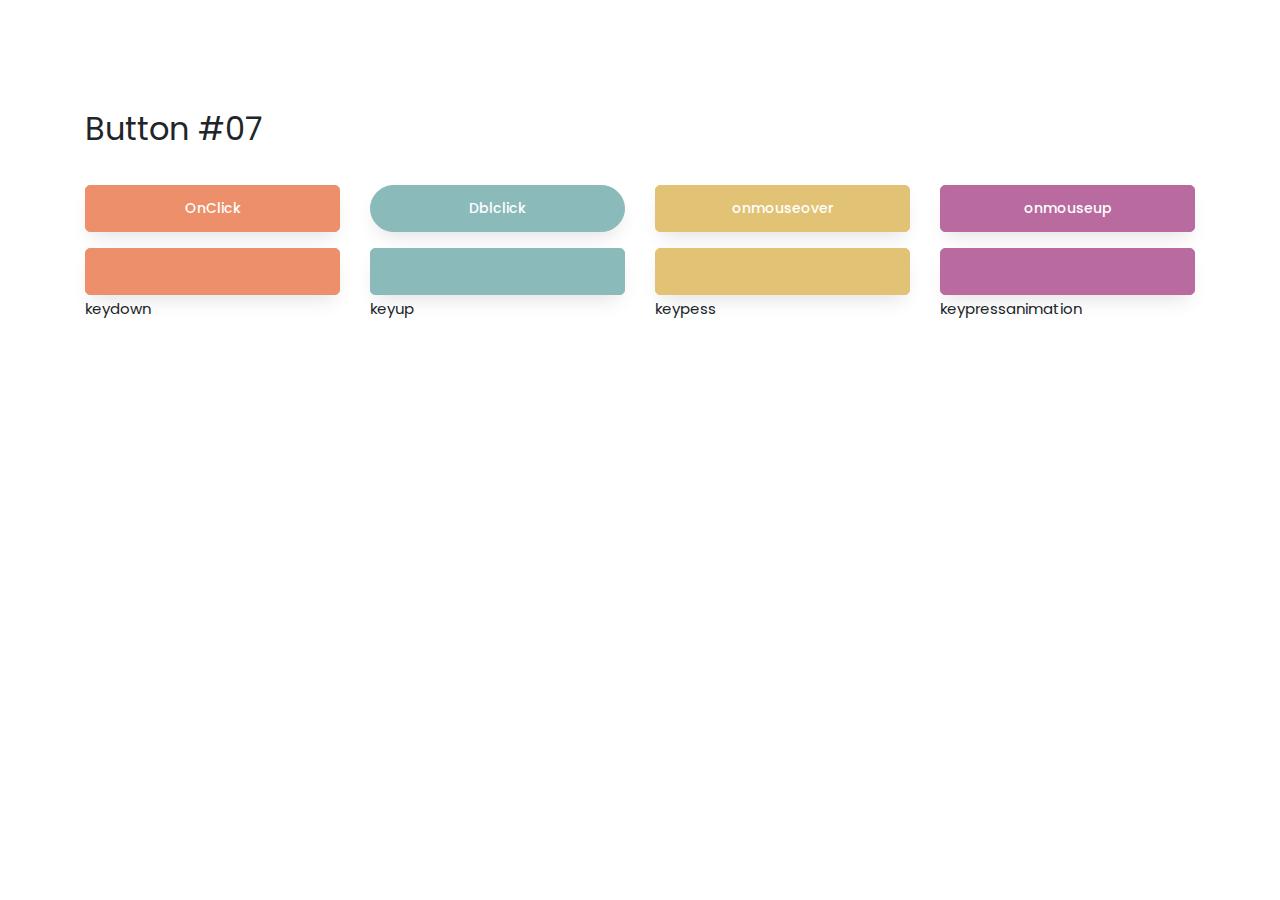
==== commit 9a774ee4: "PLESE WORK" ====
--- a/index.html
+++ b/index.html
@@ -27,11 +27,11 @@
 </button>
 </div>
 <div class="col-md-3">
-<button id="onmouseover" type="button" class="btn mb-2 mb-md-0 btn-tertiary btn-block">Default
+<button id="onmouseover" type="button" class="btn mb-2 mb-md-0 btn-tertiary btn-block">onmouseover
 </button>
 </div>
 <div class="col-md-3">
-<button id="onmouseup" type="button" class="btn mb-2 mb-md-0 btn-quarternary btn-block">Default
+<button id="onmouseup" type="button" class="btn mb-2 mb-md-0 btn-quarternary btn-block">onmouseup
 </button>
 </div>
 </div>
